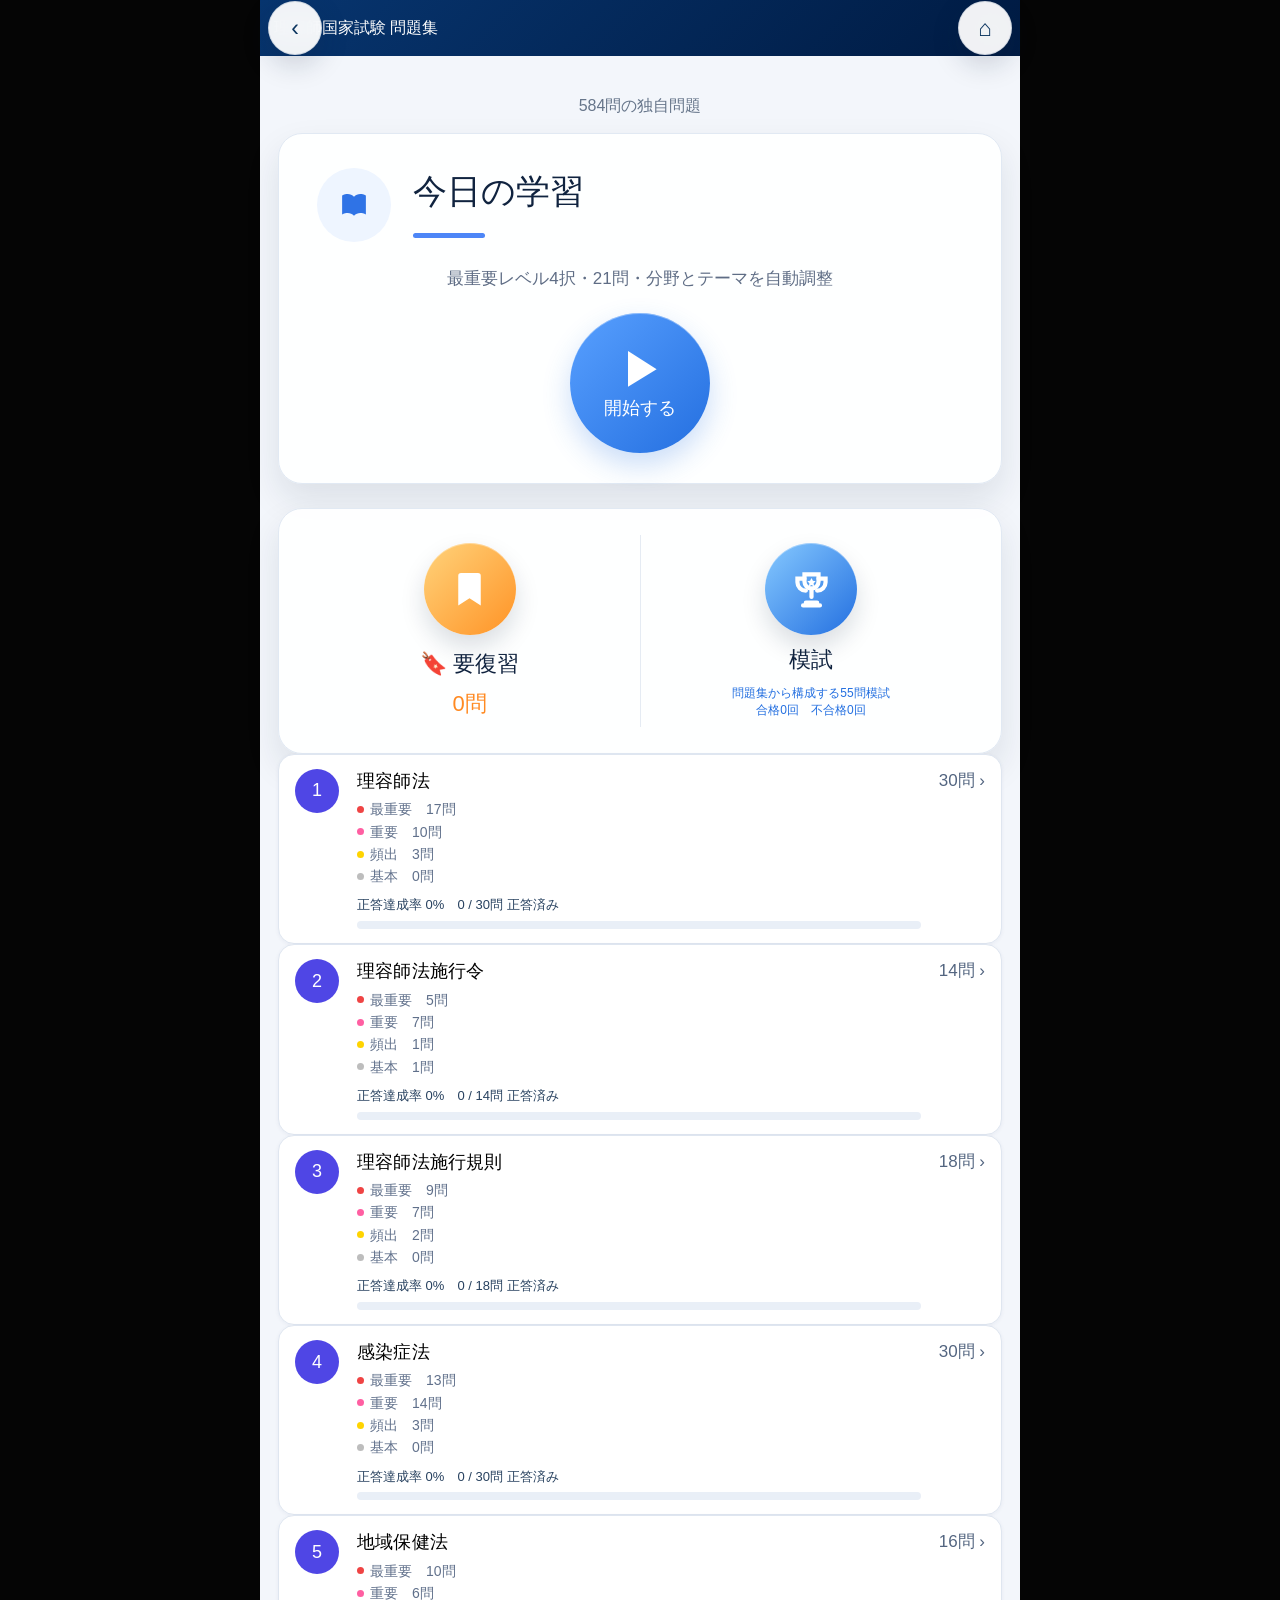
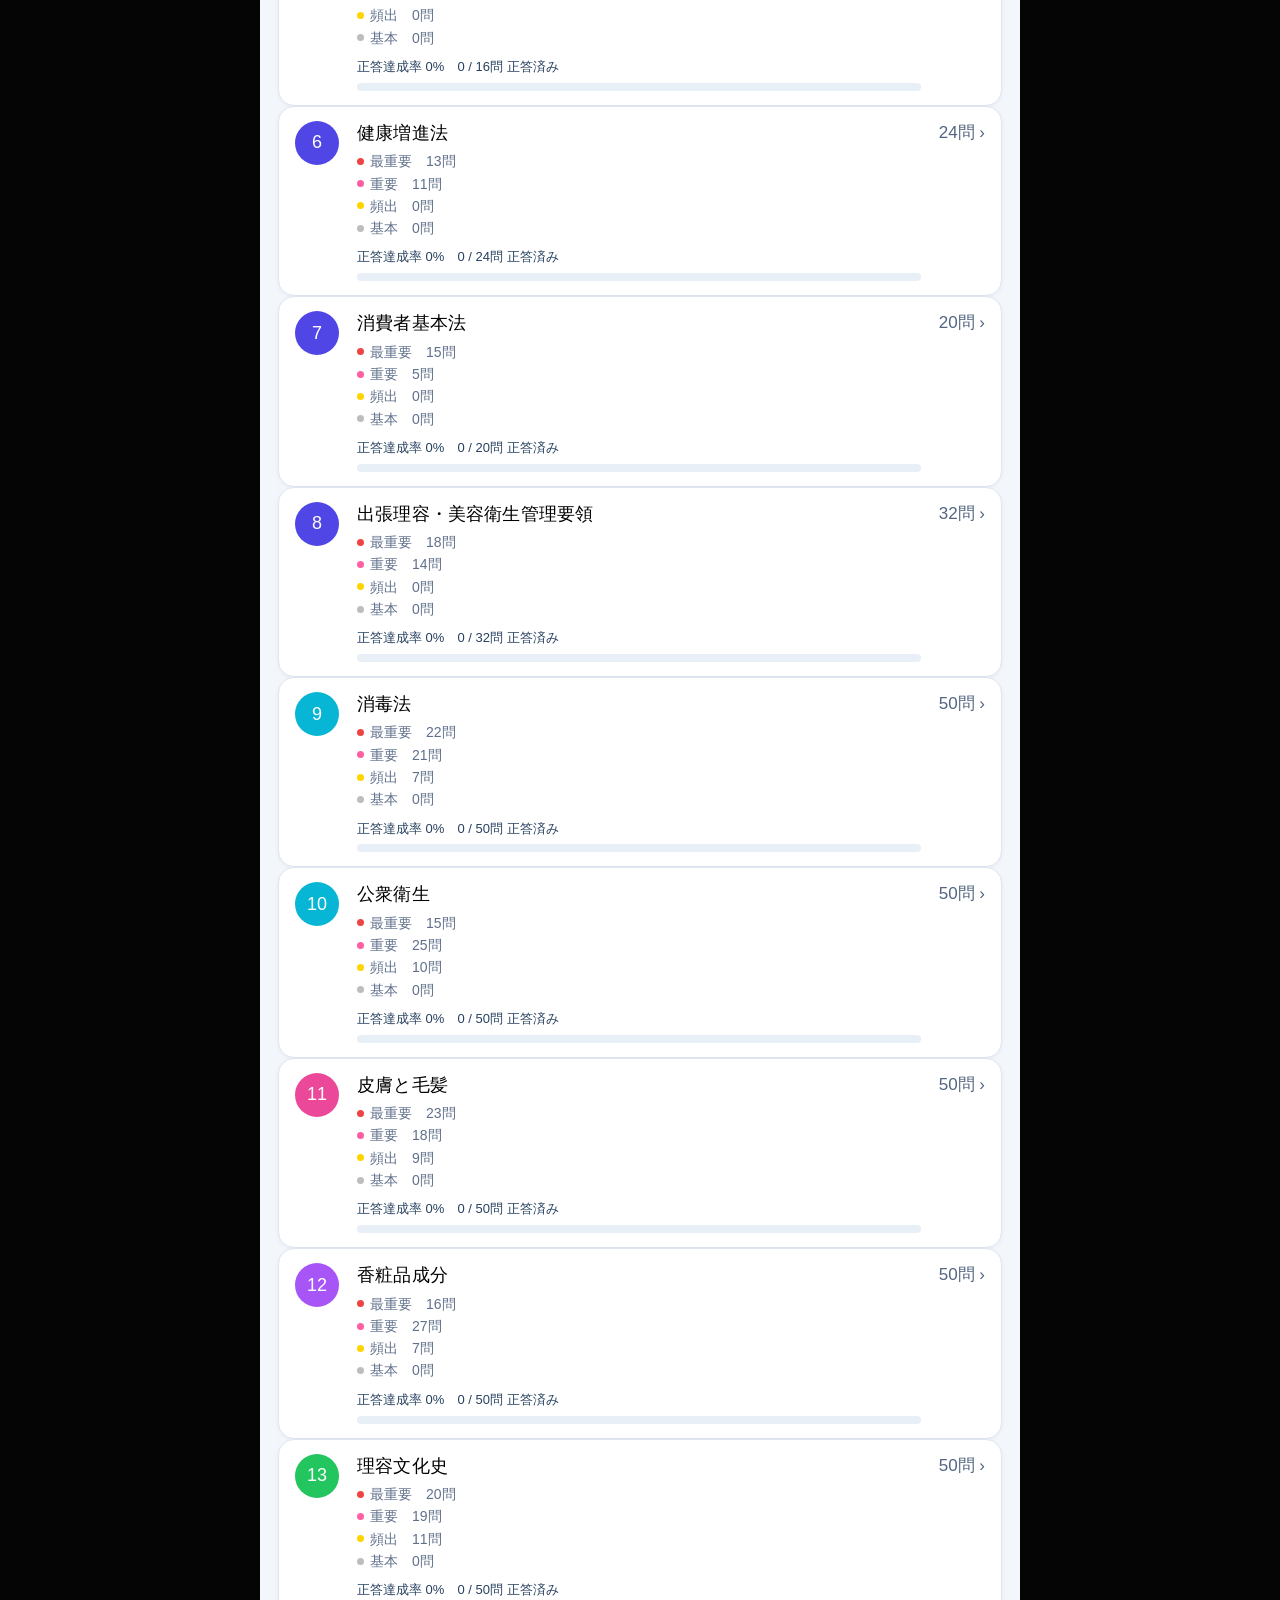
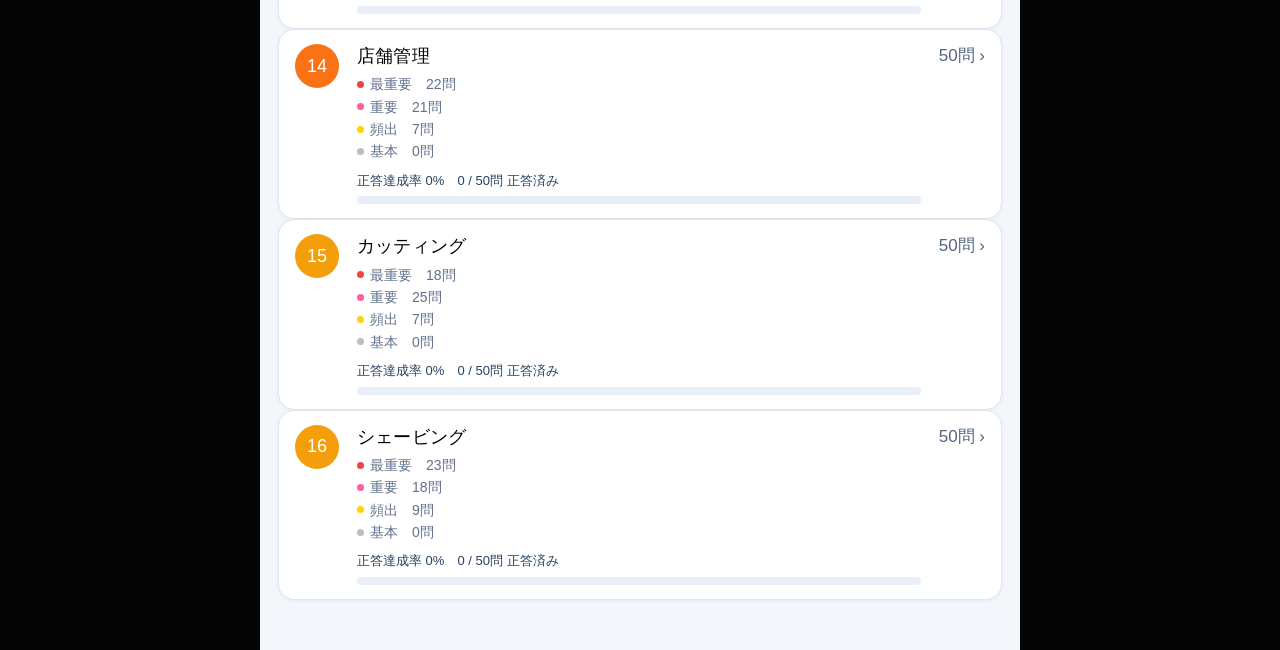
==== 分野別問題/index.html @ ee3f03d4 "Add files via upload" ====
<!doctype html>
<html lang="ja">
<head>
<meta charset="utf-8">
<meta name="viewport" content="width=device-width,initial-scale=1,viewport-fit=cover">
<title>理容師国家試験 問題集</title>
<link rel="manifest" href="manifest.webmanifest">
<link rel="stylesheet" href="style.css?v=2971">
</head>
<body>
<div id="app"></div>
<script src="data.js"></script>
<script src="app.js?v=2971"></script>
<script>
if ('serviceWorker' in navigator) { window.addEventListener('load',()=>navigator.serviceWorker.register('./sw.js').catch(()=>{})); }
</script>
<div class="floating-nav"><button id="problemBack" class="floating-back" type="button" onclick="appBack()" aria-label="戻る">‹</button><button class="floating-home" type="button" onclick="appHome()" aria-label="ホームへ戻る">⌂</button></div>
</body>
</html>
---- 分野別問題/style.css ----
:root{--navy:#062c63;--bg:#f3f6fb;--line:#dfe6f0;--text:#10233f;--muted:#60708b;--blue:#176cc5;--green:#25aa64;--orange:#ff7a00;--red:#ef4444}
*{box-sizing:border-box}body{margin:0;background:#050505;color:var(--text);font-family:-apple-system,BlinkMacSystemFont,"Hiragino Sans","Yu Gothic",sans-serif;font-weight:400}button,input{font:inherit}main{max-width:760px;min-height:100vh;margin:0 auto;background:var(--bg);padding-bottom:22px}.top{height:72px;background:linear-gradient(90deg,#05265a,#09336d);color:white;display:flex;align-items:center;gap:14px;padding:0 22px}.top h1{font-size:20px;font-weight:400;margin:0;flex:1}.top button{border:0;background:transparent;color:white;font-size:32px;padding:4px 6px}.content{padding:22px 18px 28px}h2{font-size:22px;font-weight:400;margin:0 0 18px}.list{display:grid;gap:14px}.law{width:100%;border:1px solid var(--line);background:#fff;border-radius:16px;min-height:82px;padding:14px 16px;display:flex;align-items:center;gap:18px;text-align:left;box-shadow:0 1px 4px rgba(6,44,99,.05)}.law .num{width:44px;height:44px;border-radius:10px;background:var(--blue);color:white;display:grid;place-items:center;font-size:22px;flex:0 0 auto}.law .grow{flex:1;min-width:0}.law .grow>span{font-size:18px;font-weight:400;display:block;white-space:nowrap;overflow:hidden;text-overflow:ellipsis}.law small{display:block;color:var(--muted);font-size:16px;margin-top:6px;line-height:1.35}.imp{color:#536580;font-size:17px;white-space:nowrap}.progress{margin-top:24px;border:1px solid var(--line);border-radius:18px;background:white;padding:22px;box-shadow:0 1px 4px rgba(6,44,99,.05)}.progress-body{display:grid;grid-template-columns:190px 1fr;gap:24px;align-items:center}.ring{width:154px;height:154px;border-radius:50%;background:conic-gradient(var(--blue) calc(var(--p)*1%),#e8edf4 0);display:grid;place-items:center;position:relative}.ring:before{content:"";position:absolute;inset:18px;border-radius:50%;background:white}.ring span,.ring small{position:relative}.ring span{font-size:34px}.ring small{font-size:13px;color:var(--muted);margin-top:54px}.progress-list{display:grid}.progress-list button{background:white;border:0;border-bottom:1px solid var(--line);padding:14px 0;display:flex;justify-content:space-between;color:var(--text);text-align:left}.progress-list button:last-child{border-bottom:0}.bottom{position:fixed;left:50%;bottom:0;transform:translateX(-50%);width:min(760px,100%);height:78px;background:white;border-top:1px solid var(--line);display:grid;grid-template-columns:repeat(5,1fr);z-index:5}.bottom button{border:0;background:white;color:#4d5f7a;display:flex;flex-direction:column;align-items:center;justify-content:center;gap:4px;font-size:27px}.bottom span{font-size:12px}.bottom .on{color:var(--blue)}.qcard{background:white;border:1px solid var(--line);border-radius:18px;padding:20px;margin-bottom:16px}.qmeta{display:flex;justify-content:space-between;gap:12px;color:var(--muted);font-size:14px}.qtext{font-size:20px;line-height:1.75;margin:24px 0}.choice{width:100%;background:white;border:1px solid var(--line);border-radius:14px;margin:10px 0;padding:16px;display:flex;gap:14px;text-align:left;line-height:1.6}.choice.sel{background:#f0edff;border-color:#8b76e8}.choice.ok{background:#ebfff3;border-color:#22aa60}.choice.ng{background:#fff1f1;border-color:#ef4444}.primary,.actions button{width:100%;border:0;border-radius:12px;background:linear-gradient(90deg,#5f42d9,#6c3bd1);color:white;padding:16px;margin-top:16px}.answer h2{color:#16a34a}.answer hr{border:0;border-top:1px solid var(--line)}.point{background:#fff8e7;border:1px solid #ffe0a6;border-radius:14px;padding:16px;line-height:1.7}.actions{display:grid;grid-template-columns:1fr 1fr;gap:12px}.actions button:first-child,.danger{background:white;color:var(--red);border:1px solid #ffb4b4}.empty{background:white;border:1px solid var(--line);border-radius:16px;padding:28px;color:var(--muted);text-align:center}.search{width:100%;border:1px solid var(--line);border-radius:14px;background:white;padding:16px;margin-bottom:18px}.score{font-size:48px;margin:0}.subject-row{background:white;border:1px solid var(--line);border-radius:14px;padding:16px;margin:10px 0;display:flex;justify-content:space-between}@media(max-width:560px){main{max-width:none}.top{height:64px;padding:0 16px}.top h1{font-size:18px}.content{padding:18px 12px}.law{min-height:78px;padding:12px 14px;gap:14px}.law .num{width:42px;height:42px}.law .grow>span{font-size:17px}.imp{font-size:15px}.progress-body{grid-template-columns:1fr}.ring{margin:0 auto}.progress-list button{font-size:16px}.bottom{height:74px}.qtext{font-size:18px}.actions{grid-template-columns:1fr}}
.today{background:#fff;border:1px solid var(--line);border-radius:18px;padding:18px;margin-bottom:22px;display:grid;grid-template-columns:1fr auto;gap:12px;align-items:center}.today h2{grid-column:1/-1;margin-bottom:0}.today b{display:block;font-size:20px;font-weight:400}.today small{display:block;color:var(--muted);margin-top:6px}.today button{border:0;border-radius:12px;background:linear-gradient(90deg,#5f42d9,#6c3bd1);color:white;padding:12px 22px}.ring em{position:relative;font-style:normal;font-size:13px;color:var(--muted);margin-top:-4px}.subject-row small{display:block;color:var(--muted);font-size:13px;margin-top:5px}.subject-row{width:100%;text-align:left;border:1px solid var(--line);background:#fff}.answer h2{color:#10233f}
@media(max-width:560px){.today{grid-template-columns:1fr}.today button{width:100%}}
.hero{background:linear-gradient(135deg,#fff,#eef4ff);border:1px solid var(--line);border-radius:20px;padding:20px;margin-bottom:16px}.hero p{color:var(--muted);line-height:1.7}.hero button,.dash{border:0;border-radius:14px;background:linear-gradient(90deg,#5f42d9,#6c3bd1);color:white;padding:14px 22px}.grid2{display:grid;grid-template-columns:1fr 1fr;gap:12px;margin-bottom:20px}.dash{text-align:left;min-height:82px}.dash b{display:block;font-size:16px;font-weight:400}.dash span{display:block;font-size:28px;margin-top:6px}.resultTop{position:sticky;top:0;z-index:8;margin:0 auto;width:min(760px,100%);display:flex;align-items:center;gap:12px;padding:14px 18px;color:white;font-size:22px;box-shadow:0 4px 12px rgba(0,0,0,.18)}.resultTop.ok{background:#16a34a}.resultTop.ng{background:#dc2626}.resultTop span{font-size:15px;line-height:1.4}.questionContent{padding-top:16px}.fixedNext{position:fixed;left:50%;bottom:0;transform:translateX(-50%);z-index:10;width:min(760px,100%);background:rgba(255,255,255,.96);border-top:1px solid var(--line);padding:10px 14px}.fixedNext button{width:100%;border:0;border-radius:13px;background:linear-gradient(90deg,#5f42d9,#6c3bd1);color:white;padding:15px;font-size:18px}.fixedNext button.nextBtn{background:var(--green)}.answer details{margin-top:16px}.answer summary{cursor:pointer;background:#eef4ff;border-radius:12px;padding:14px}.memo{background:#f7fbff;border:1px solid #dbeafe;border-radius:14px;padding:14px;margin-top:14px;line-height:1.75}.compare{display:grid;gap:8px;background:white;border:1px solid var(--line);border-radius:12px;padding:12px}.hint,.muted{color:var(--muted)}.tabs,.chips{display:flex;gap:8px;overflow:auto;margin-bottom:12px}.tabs button,.chips button{white-space:nowrap;border:1px solid var(--line);background:white;border-radius:999px;padding:9px 12px}.rank{display:flex;justify-content:space-between;border-bottom:1px solid var(--line);padding:10px 0}.rank:last-child{border-bottom:0}.primary.light{background:white;color:var(--blue);border:1px solid var(--line)}.choice.ok{font-weight:400}.choice.ng{font-weight:400}.subject-row{gap:10px}.subject-row span:first-child{min-width:0}.danger{width:100%;border-radius:12px;padding:14px;margin-top:12px}@media(max-width:560px){.grid2{grid-template-columns:1fr}.resultTop{font-size:20px}.fixedNext{bottom:0}.qcard{padding:16px}.choice{padding:14px}.hero button{width:100%}}
/* v05 layout adjustments */
.top-spacer{width:44px;height:44px;display:block;flex:0 0 auto}.bottom{grid-template-columns:repeat(4,1fr)}
.grid2{grid-template-columns:1fr 1fr}.dash{min-height:112px;border-radius:999px;text-align:center;display:flex;flex-direction:column;align-items:center;justify-content:center;padding:14px;color:#fff;box-shadow:0 6px 14px rgba(6,44,99,.12)}.dash b{font-size:15px}.dash span{font-size:24px}.dash:nth-child(1){background:linear-gradient(135deg,#2563eb,#38bdf8)}.dash:nth-child(2){background:linear-gradient(135deg,#dc2626,#fb7185)}.dash:nth-child(3){background:linear-gradient(135deg,#7c3aed,#c084fc)}.dash:nth-child(4){background:linear-gradient(135deg,#059669,#34d399)}.law .num{border-radius:50%;font-size:18px}.law small{font-size:14px}.law .grow>span{letter-spacing:.01em}
@media(max-width:560px){.grid2{grid-template-columns:1fr 1fr;gap:10px}.dash{min-height:94px;border-radius:999px;padding:10px}.dash b{font-size:14px}.dash span{font-size:21px}.top-spacer{width:40px}.law{gap:12px}.law .num{width:40px;height:40px;font-size:17px}.law small{font-size:13px}.imp{font-size:14px}}

b,strong{font-weight:400}


/* v11 今日の学習ページ */
.today-page{padding-top:24px}.study-hero{background:rgba(255,255,255,.96);border:1px solid #e1e9f3;border-radius:24px;box-shadow:0 16px 34px rgba(16,35,63,.10);padding:34px 38px 30px;margin-bottom:24px}.study-title{display:flex;align-items:center;gap:22px}.study-icon{width:74px;height:74px;border-radius:50%;display:grid;place-items:center;background:#eef5ff;color:#2f73e6}.study-icon svg{width:38px;height:38px;fill:currentColor}.study-title h2{font-size:34px;line-height:1.15;margin:0;color:#10233f}.study-title i{display:block;width:72px;height:5px;border-radius:999px;background:#4d86f7;margin-top:22px}.study-sub{font-size:17px;color:#5f6d85;line-height:1.35;white-space:nowrap;overflow:hidden;text-overflow:ellipsis;text-align:center;margin:26px 0 22px}.start-circle{width:140px;height:140px;border:0;border-radius:50%;background:linear-gradient(135deg,#58a0ff,#246fe0);color:#fff;display:grid;place-items:center;align-content:center;gap:7px;margin:0 auto;box-shadow:0 12px 28px rgba(37,111,224,.24),inset 0 1px 0 rgba(255,255,255,.35)}.start-circle span{font-size:44px;line-height:1;transform:translateX(3px)}.start-circle small{font-size:18px;line-height:1}.summary-panel{background:rgba(255,255,255,.96);border:1px solid #e1e9f3;border-radius:24px;box-shadow:0 16px 34px rgba(16,35,63,.10);padding:26px 20px;display:grid;grid-template-columns:repeat(4,1fr)}.summary-item{border:0;background:transparent;display:grid;justify-items:center;gap:12px;color:#10233f;border-left:1px solid #e5ebf3;padding:8px 14px}.summary-item:first-child{border-left:0}.summary-icon{width:92px;height:92px;border-radius:50%;display:grid;place-items:center;color:#fff;box-shadow:0 12px 24px rgba(16,35,63,.15),inset 0 1px 0 rgba(255,255,255,.35)}.summary-icon svg{width:45px;height:45px;fill:currentColor}.summary-item span:nth-child(2){font-size:22px;line-height:1.2;text-align:center}.summary-item em{font-style:normal;font-size:30px;line-height:1}.sm-green .summary-icon{background:linear-gradient(135deg,#8ce9b9,#12aa70)}.sm-green em{color:#25aa64}.sm-orange .summary-icon{background:linear-gradient(135deg,#ffd37b,#ff9326)}.sm-orange em{color:#ff8a22}.sm-blue .summary-icon{background:linear-gradient(135deg,#86c9ff,#236fe0)}.sm-blue em{color:#236fe0}.sm-violet .summary-icon{background:linear-gradient(135deg,#bf91ff,#7a55d8)}.sm-violet em{color:#7a55d8}@media(max-width:560px){.today-page{padding-top:18px}.study-hero{padding:24px 20px;border-radius:22px}.study-title{gap:14px}.study-icon{width:58px;height:58px}.study-icon svg{width:30px;height:30px}.study-title h2{font-size:28px}.study-title i{width:54px;height:4px;margin-top:14px}.study-sub{font-size:13px;margin:20px 0 18px}.start-circle{width:112px;height:112px}.start-circle span{font-size:34px}.start-circle small{font-size:15px}.summary-panel{grid-template-columns:repeat(4,1fr);padding:18px 6px;border-radius:22px}.summary-item{padding:4px 5px;gap:8px}.summary-icon{width:62px;height:62px}.summary-icon svg{width:31px;height:31px}.summary-item span:nth-child(2){font-size:13px}.summary-item em{font-size:23px}}

.rank-lines{display:inline-flex;flex-direction:column;gap:2px;line-height:1.45;font-weight:400}
.rank-lines span{font-weight:400;white-space:nowrap}


/* 共通：フローティングホームボタン */
.floating-home{
  position:fixed;
  left:calc(16px + env(safe-area-inset-left));
  bottom:calc(18px + env(safe-area-inset-bottom));
  z-index:9999;
  min-width:54px;
  height:54px;
  padding:0 16px;
  border-radius:999px;
  display:flex;
  align-items:center;
  justify-content:center;
  gap:6px;
  background:rgba(255,255,255,.94);
  color:#0b355f;
  border:1px solid rgba(13,52,99,.14);
  box-shadow:0 10px 28px rgba(16,35,63,.18);
  text-decoration:none;
  font-size:23px;
  line-height:1;
  backdrop-filter:blur(10px);
  -webkit-backdrop-filter:blur(10px);
}
.floating-home:active{transform:scale(.96)}
.floating-home .home-label{font-size:13px;color:#27415f;letter-spacing:.01em}
@media(max-width:560px){
  .floating-home{left:14px;bottom:calc(14px + env(safe-area-inset-bottom));height:52px;min-width:52px;padding:0 14px;font-size:22px}
  .floating-home .home-label{display:none}
}
/* 太字を使わない */
b,strong{font-weight:400!important}

.material-link{display:block;text-align:center;text-decoration:none;margin-top:12px}
.rank-lines{display:inline-flex;flex-direction:column;align-items:flex-start;gap:2px;line-height:1.45}
.rank-lines span{display:block;white-space:nowrap}
.rank-dot{display:inline-block;width:7px;height:7px;border-radius:999px;margin-right:6px;vertical-align:1px;flex:0 0 auto}
.dot-red{background:#ef4444}
.dot-pink{background:#ff5fa2}
.dot-yellow{background:#ffd400}
.dot-gray{background:#bdbdbd}
.rank-lines span{display:flex;align-items:center}


.material-confirm-link{display:block;margin-top:16px;text-align:center;text-decoration:none;border:1px solid #bfdbfe;background:linear-gradient(135deg,#eff6ff,#fff);color:#1d4ed8;border-radius:14px;padding:14px 16px;font-size:15px}
.qtext{white-space:pre-line}
.combo-statements{display:grid;gap:1em;margin-top:1em;white-space:normal}
.combo-statement{display:block}
.evidence-status{margin-top:12px;display:flex;justify-content:space-between;align-items:center;gap:12px;color:#7b8798;font-size:11px;line-height:1.5}


/* v2.2.0：戻る・ホームのフローティング操作 */
.floating-nav{position:fixed;left:calc(14px + env(safe-area-inset-left));bottom:calc(14px + env(safe-area-inset-bottom));z-index:9999;display:grid;gap:8px}
.floating-nav .floating-home,.floating-nav .floating-back{position:static;left:auto;bottom:auto;min-width:54px;height:54px;padding:0 14px;border-radius:999px;display:flex;align-items:center;justify-content:center;gap:6px;background:rgba(255,255,255,.94);color:#0b355f;border:1px solid rgba(13,52,99,.14);box-shadow:0 10px 28px rgba(16,35,63,.18);text-decoration:none;font-size:23px;line-height:1;backdrop-filter:blur(10px);-webkit-backdrop-filter:blur(10px)}
.floating-nav .floating-back{cursor:pointer}
.floating-nav [hidden]{display:none!important}
.floating-nav.with-fixed-next{bottom:calc(82px + env(safe-area-inset-bottom))}
.floating-nav .floating-home:active,.floating-nav .floating-back:active{transform:scale(.96)}
.floating-nav .home-label{font-size:13px;color:#27415f;letter-spacing:.01em}
@media(max-width:560px){.floating-nav .floating-home,.floating-nav .floating-back{width:52px;height:52px;min-width:52px;padding:0;font-size:22px}.floating-nav .home-label{display:none}}

/* v2.2.0：問題カードの重要度表示 */
.importance-badge{display:inline-flex;align-items:center;gap:6px;color:#536580;font-size:13px;line-height:1.25;white-space:nowrap}
.question-card{position:relative;overflow:hidden}
.question-card:before{content:"";position:absolute;left:0;top:0;bottom:0;width:5px;background:#94a3b8}
.question-card.imp-red:before{background:#e84b4b}.question-card.imp-orange:before{background:#f59e0b}.question-card.imp-green:before{background:#22c55e}

h1,h2,h3,h4,.law .grow>span,.qtext,.importance-badge{font-weight:400!important}


/* v2.9.2：カテゴリ別達成率バー・要復習 */
.v292-summary{grid-template-columns:repeat(2,1fr)}
.law-with-progress{align-items:flex-start}
.cat-progress{margin-top:10px;width:100%}
.cat-progress-line{display:flex;justify-content:space-between;gap:10px;align-items:center;color:#536580;font-size:13px;line-height:1.45}
.cat-progress-line em{font-style:normal;color:#27415f;white-space:nowrap}
.cat-progress-track{height:8px;border-radius:999px;background:#e9eff7;overflow:hidden;margin-top:6px}
.cat-progress-track i{display:block;height:100%;border-radius:999px;background:linear-gradient(90deg,#5f42d9,#60a5fa)}
@media(max-width:560px){.v292-summary{grid-template-columns:1fr 1fr}.cat-progress-line{display:block}.cat-progress-line em{display:block;margin-top:2px}}

/* v2.9.8：4択選択肢の文字色・文字サイズのみ調整 */
.choice{color:#000;font-size:20px}
@media(max-width:560px){.choice{font-size:18px}}


/* v2.9.10：問題集ページ上部を教材一覧ページ上部デザインに統一 */
.top{position:sticky;top:0;z-index:10;height:56px;background:linear-gradient(135deg,#07356f,#001b43);gap:8px;padding:0 14px}
.top h1{font-size:16px}
.top button{font-size:22px}
.top-spacer{width:36px;height:36px}
@media(max-width:560px){.top{height:56px;padding:0 14px}.top h1{font-size:16px}.top button{font-size:22px}.top-spacer{width:36px;height:36px}}

/* v2.9.11：問題集ページのタイトル左位置のみ調整 */
.top-spacer+h1{margin-left:-44px}

/* v2.9.14：問題画面の正誤表示・操作ボタン固定 */
.resultTop{position:fixed;top:56px;left:50%;transform:translateX(-50%);z-index:9}
.questionContent{padding-bottom:96px}
.questionContent.withResult{padding-top:72px}
@media(max-width:560px){.resultTop{top:56px}.questionContent{padding-bottom:96px}.questionContent.withResult{padding-top:72px}}

/* v2.9.19：模試カードの合格・不合格回数の文字サイズのみ調整 */
.sm-blue em{font-size:22px}
@media(max-width:560px){.sm-blue em{font-size:13px}}

/* v2.9.20：要復習カードの問題数文字サイズのみ調整 */
.sm-orange em{font-size:22px}
@media(max-width:560px){.sm-orange em{font-size:13px}}


/* 法令問題：解説下の根拠条文・試験ポイント */
.law-detail{margin-top:14px}
.law-detail h3{margin:14px 0 8px;font-size:1em;font-weight:normal}
.law-reference{margin-bottom:8px}
.law-source{white-space:normal;overflow-wrap:anywhere;line-height:1.75}
.law-detail ul{margin:6px 0 0;padding-left:1.4em}
.law-detail li{margin:4px 0}

/* v2.9.61：法令問題の条文要約を箇条書き表示 */
.law-summary-list{margin:10px 0 0;padding-left:1.4em}
.law-summary-list li{margin:6px 0;line-height:1.65}

/* v2.9.64：ポイント見出しのみ淡いオレンジのラベル表示 */
.answer .law-detail.memory-guide{display:block;background:transparent;border:0;border-radius:0;padding:0;margin:16px 0 0;line-height:1.75}
.answer .law-detail.memory-guide h3{display:block;width:100%;margin:0 0 8px;padding:14px;background:#fff1e6;border:1px solid #f3c39b;border-radius:12px;line-height:1.2}
.answer .law-detail.memory-guide ul{margin:6px 0 0;padding-left:1.4em}
.mock-category-results{display:grid;gap:0;margin-top:16px}.mock-category-results p{margin:0;padding:9px 0;border-bottom:1px solid #e3eaf3}.mock-fail-reasons{margin-top:16px;padding:14px;border:1px solid #f0cf91;border-radius:14px;background:#fff7e8}.mock-fail-reasons h3{margin:0 0 8px}.mock-fail-reasons ul{margin:0;padding-left:22px}
.review-matrix{display:grid;grid-template-columns:minmax(8em,auto) 1fr;gap:0;border:1px solid #d9e2ef;border-radius:12px;overflow:hidden}.review-matrix dt,.review-matrix dd{margin:0;padding:9px 10px;border-bottom:1px solid #e5ebf3}.review-matrix dt{font-weight:800;background:#f2f6fb}.review-matrix dd{background:#fff}.review-matrix dt:last-of-type,.review-matrix dd:last-of-type{border-bottom:0}@media(max-width:560px){.review-matrix{grid-template-columns:1fr}.review-matrix dt{border-bottom:0}.review-matrix dd{border-bottom:1px solid #e5ebf3}}
.problem-description{text-align:center;color:#66758a}.summary-item.sm-blue em{font-size:12px;line-height:1.4}

/* 「今日の10語」準拠：全問題表示経路の出題画面 */
.unified-question{background:#f6faff;color:#10233f;padding-bottom:calc(84px + env(safe-area-inset-bottom))}
.unified-question .top{background:#073d86}
.unified-question .questionContent{padding:14px 12px calc(110px + env(safe-area-inset-bottom))}
.unified-question .questionContent.withResult{padding-top:72px}
.unified-question .question-progress{height:7px;margin:0 0 12px;border-radius:0;background:#e7ebf2;overflow:hidden}
.unified-question .question-progress i{display:block;height:100%;background:#2580ed}
.unified-question .qcard{border:2px solid #2580ed;border-radius:24px;background:#f6faff;box-shadow:0 6px 16px rgba(16,35,63,.10);padding:18px 16px}
.unified-question .question-card:before{display:none}
.unified-question .qmeta{padding-right:2px;color:#66738a;font-size:14px;line-height:1.4}
.unified-question .qtext{margin:20px 0;font-size:18px;line-height:1.7;overflow-wrap:anywhere;word-break:normal}
.unified-question .choice{min-height:52px;margin:9px 0;border:1px solid #2580ed;border-radius:14px;background:linear-gradient(135deg,#3fa9f5 0%,#246de1 100%);padding:13px 14px;color:#fff;font-size:16px;line-height:1.55;overflow-wrap:anywhere;word-break:normal}
.unified-question .choice.sel{border-color:#2580ed;background:#edf6ff}
.unified-question .choice.ok{border-color:#24a86b;background:#eaf9f1;color:#10233f}
.unified-question .choice.ng{border-color:#dc5570;background:#fff0f3;color:#10233f}
.unified-question .answer{margin-bottom:0}
.unified-question .answer h2{font-size:18px;line-height:1.4}
.unified-question .answer details,.unified-question .answer p,.unified-question .answer li,.unified-question .memo{font-size:16px;line-height:1.7;overflow-wrap:anywhere}
.unified-question .fixedNext{padding:10px 12px calc(10px + env(safe-area-inset-bottom));border-top:1px solid #c9d8ee;background:#f6faff;box-shadow:0 -6px 18px rgba(16,35,63,.12)}
.unified-question .fixedNext button,.unified-question .fixedNext button.nextBtn{min-height:50px;border:1px solid #2580ed;border-radius:12px;background:linear-gradient(135deg,#3fa9f5 0%,#246de1 100%);font-size:16px}
.unified-question .bottom{display:none}
@media(max-width:560px){.unified-question .questionContent{padding-right:11px;padding-left:11px}.unified-question .qcard{padding:16px 14px}.unified-question .choice{font-size:16px}}

/* 上部ナビゲーション位置を全画面で統一 */
.floating-nav{top:0;right:0;bottom:auto;left:0;transform:none;width:min(760px,100%);height:56px;margin:0 auto;padding:1px calc(8px + env(safe-area-inset-right)) 1px calc(8px + env(safe-area-inset-left));display:grid;grid-template-columns:54px 1fr 54px;align-items:center;gap:0;pointer-events:none}
.floating-nav.with-fixed-next{bottom:auto}
.floating-nav .floating-back{grid-column:1}
.floating-nav .floating-home{grid-column:3}
.floating-nav .floating-home,.floating-nav .floating-back{pointer-events:auto}
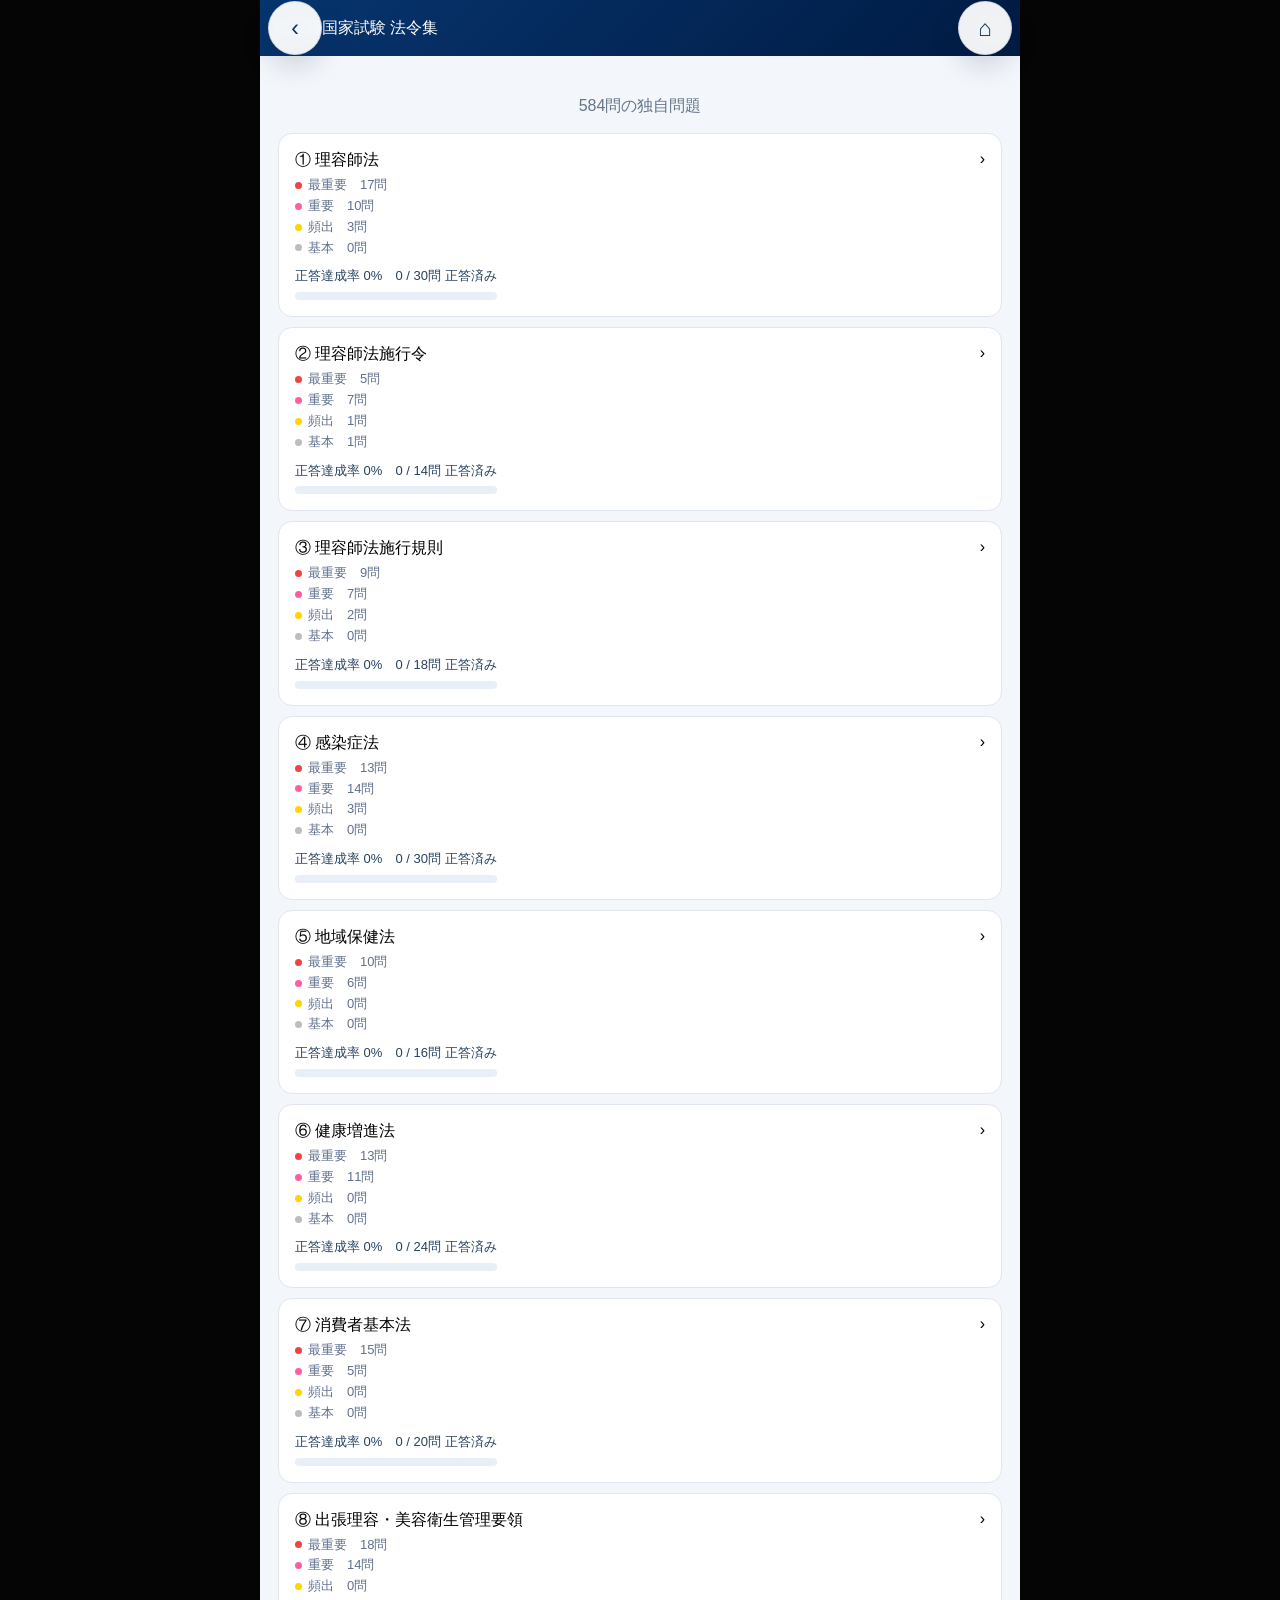
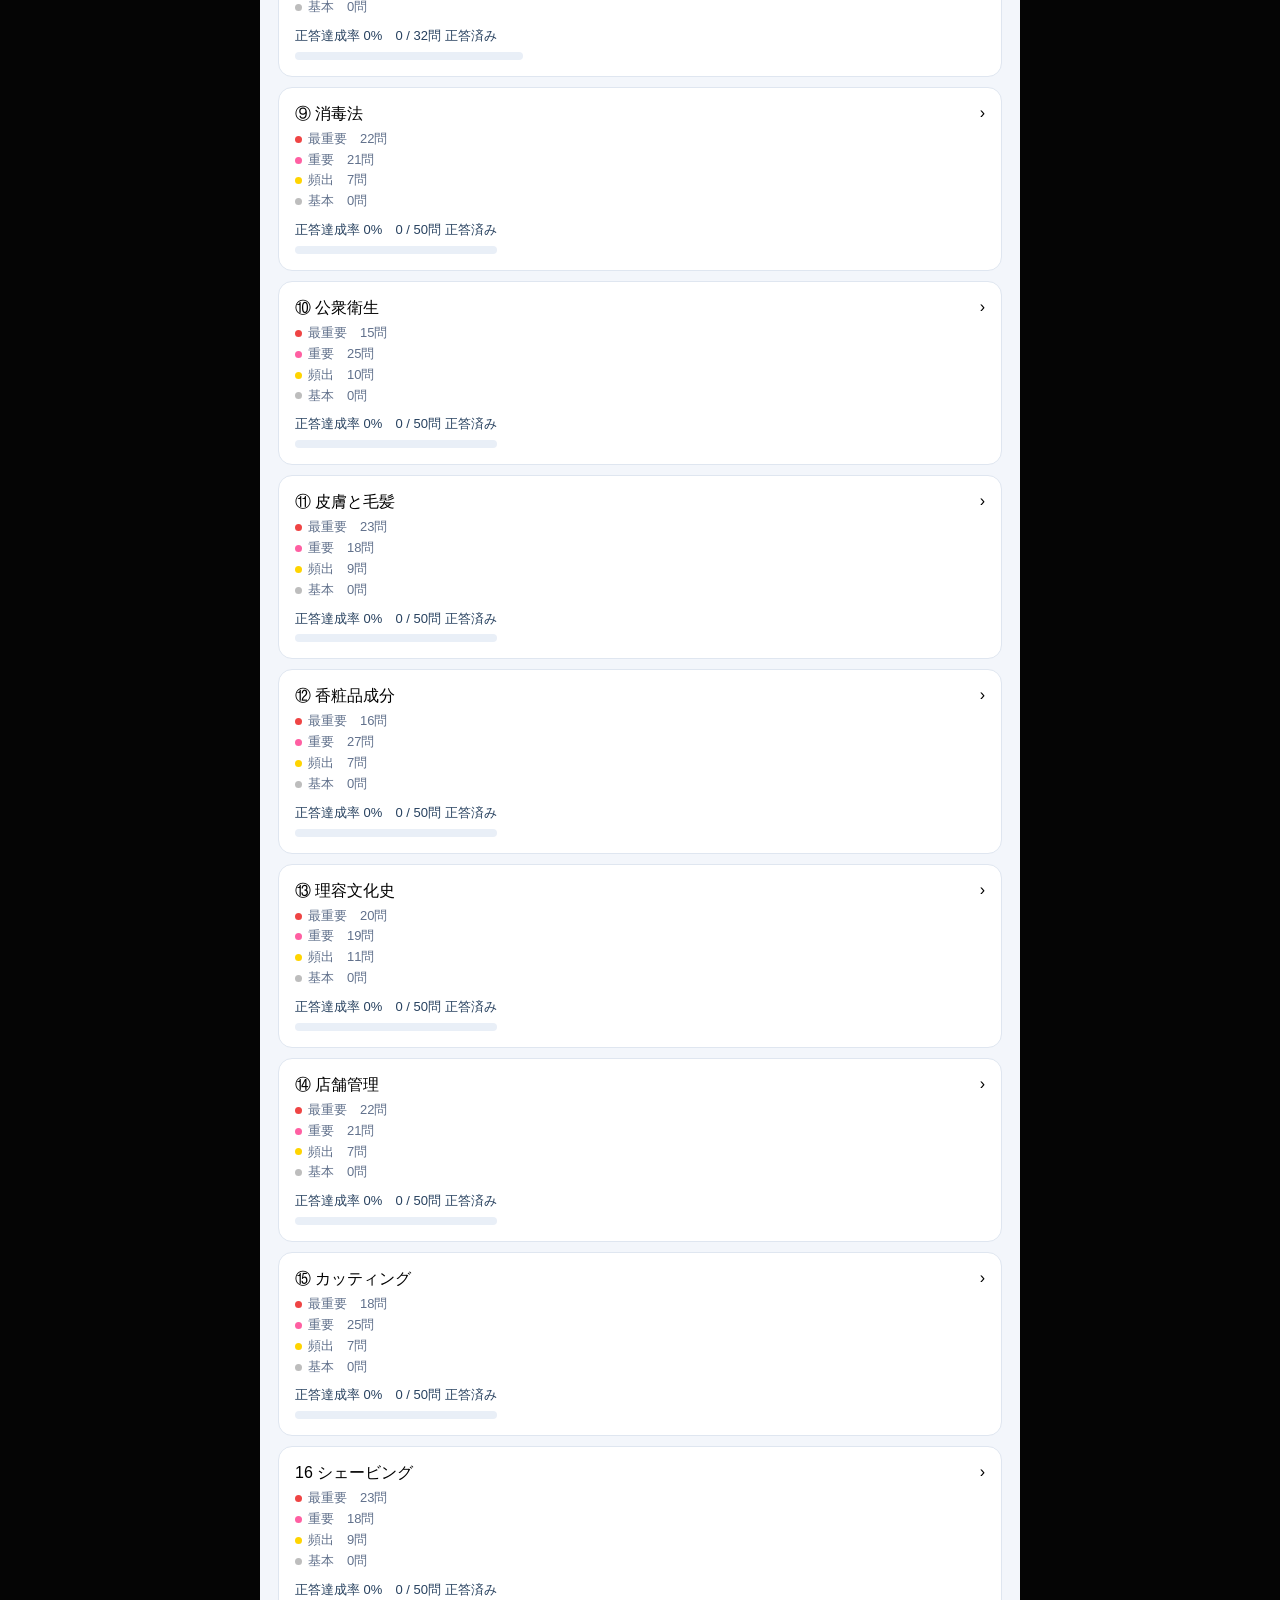
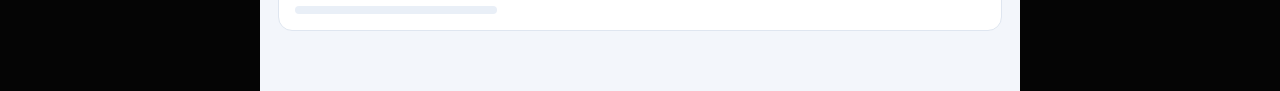
==== commit 1ebfa9bd: "Add files via upload" ====
--- a/分野別問題/index.html
+++ b/分野別問題/index.html
@@ -3,7 +3,7 @@
 <head>
 <meta charset="utf-8">
 <meta name="viewport" content="width=device-width,initial-scale=1,viewport-fit=cover">
-<title>理容師国家試験 問題集</title>
+<title>理容師国家試験 法令集</title>
 <link rel="manifest" href="manifest.webmanifest">
 <link rel="stylesheet" href="style.css?v=2971">
 </head>
--- a/分野別問題/style.css
+++ b/分野別問題/style.css
@@ -103,14 +103,14 @@
 @media(max-width:560px){.choice{font-size:18px}}
 
 
-/* v2.9.10：問題集ページ上部を教材一覧ページ上部デザインに統一 */
+/* v2.9.10：法令集ページ上部を教材一覧ページ上部デザインに統一 */
 .top{position:sticky;top:0;z-index:10;height:56px;background:linear-gradient(135deg,#07356f,#001b43);gap:8px;padding:0 14px}
 .top h1{font-size:16px}
 .top button{font-size:22px}
 .top-spacer{width:36px;height:36px}
 @media(max-width:560px){.top{height:56px;padding:0 14px}.top h1{font-size:16px}.top button{font-size:22px}.top-spacer{width:36px;height:36px}}
 
-/* v2.9.11：問題集ページのタイトル左位置のみ調整 */
+/* v2.9.11：法令集ページのタイトル左位置のみ調整 */
 .top-spacer+h1{margin-left:-44px}
 
 /* v2.9.14：問題画面の正誤表示・操作ボタン固定 */
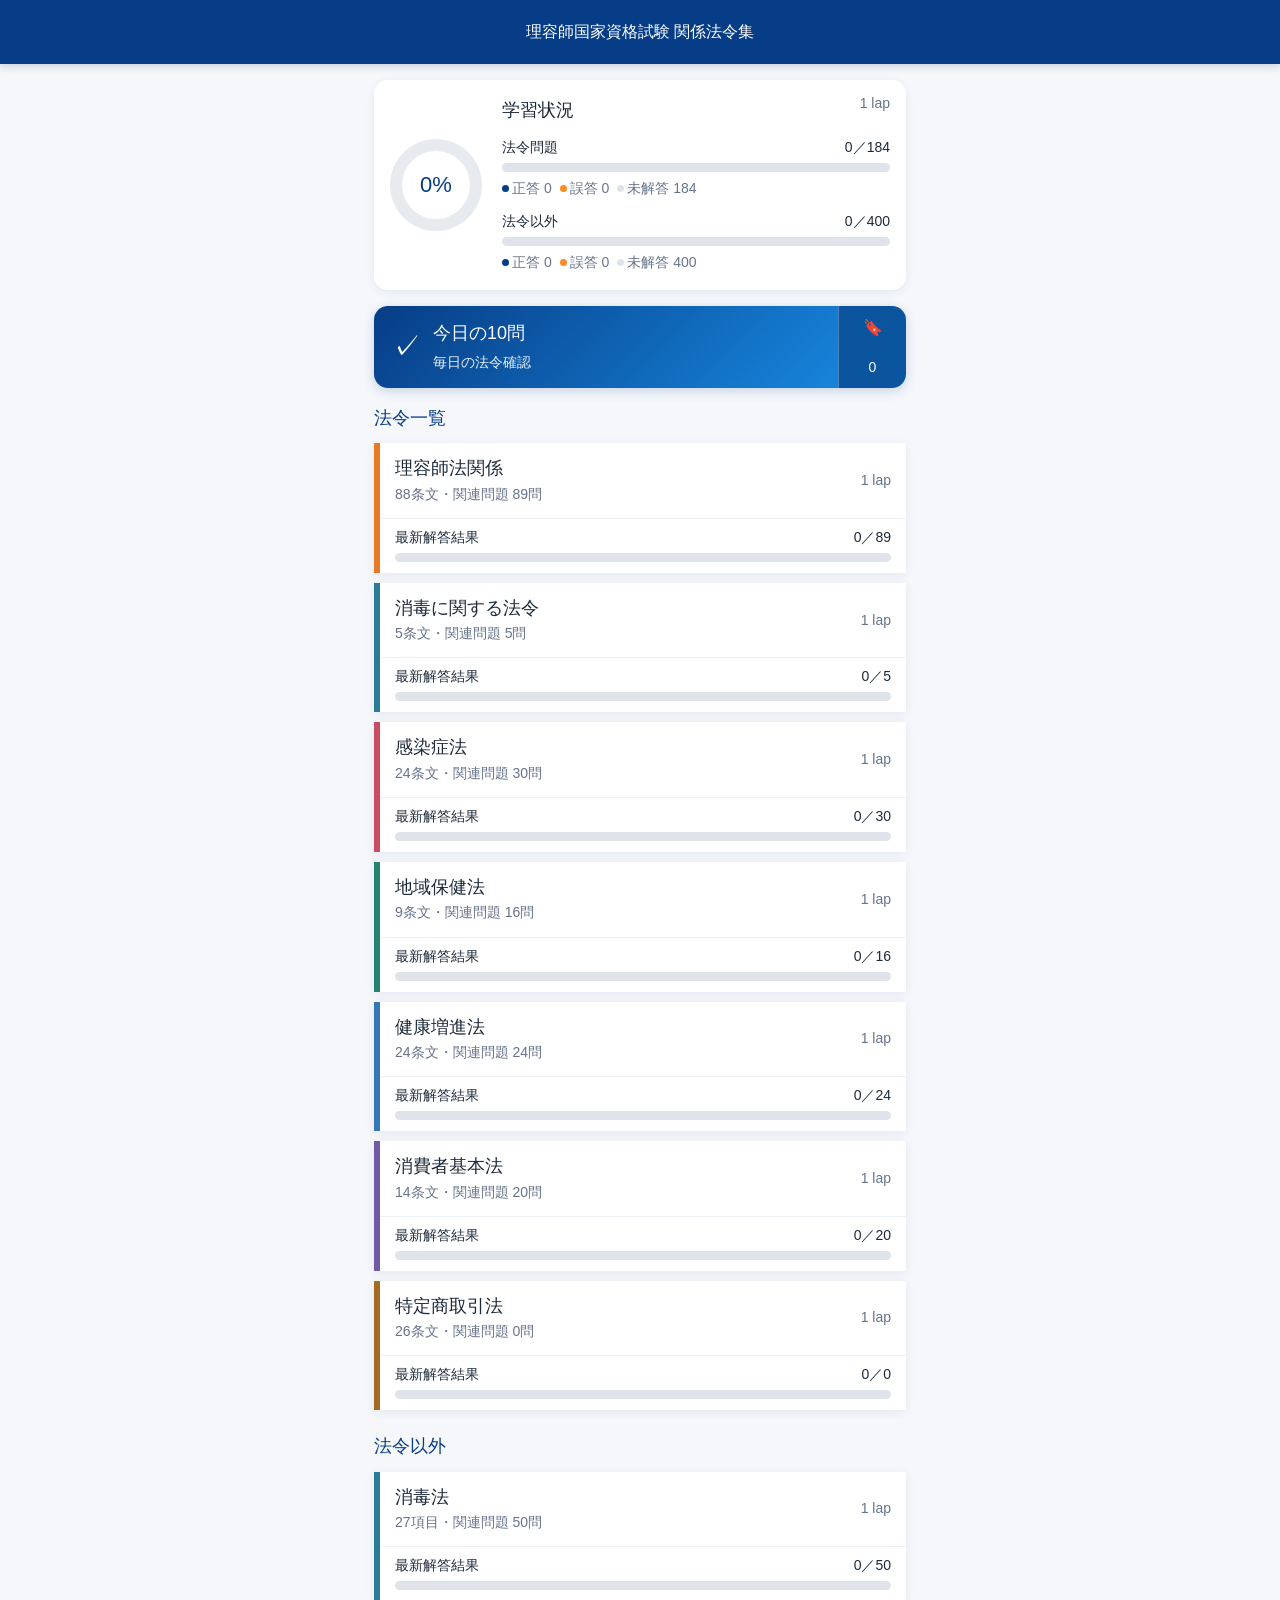
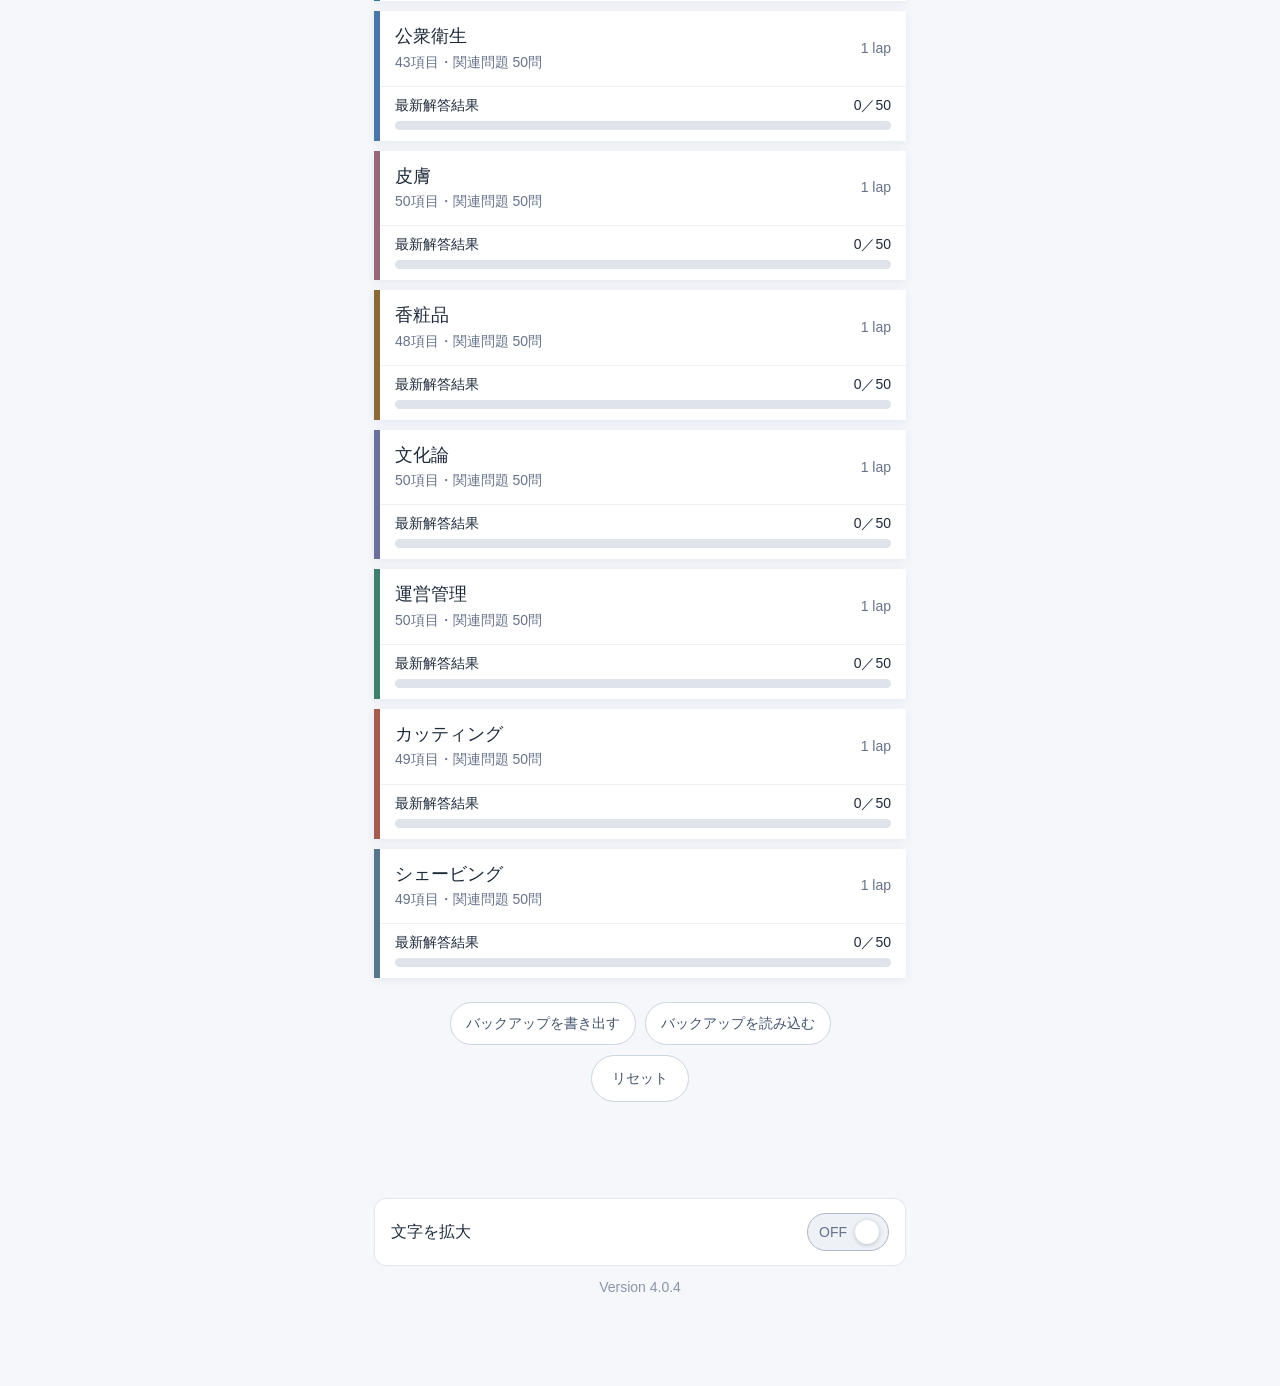
==== commit 24a7fe64: "Add files via upload" ====
--- a/分野別問題/index.html
+++ b/分野別問題/index.html
@@ -2,18 +2,13 @@
 <html lang="ja">
 <head>
 <meta charset="utf-8">
-<meta name="viewport" content="width=device-width,initial-scale=1,viewport-fit=cover">
-<title>理容師国家試験 法令集</title>
-<link rel="manifest" href="manifest.webmanifest">
-<link rel="stylesheet" href="style.css?v=2971">
+<meta name="viewport" content="width=device-width,initial-scale=1">
+<title>理容師国家資格試験 関係法令集</title>
+<script>
+location.replace('../index.html'+location.hash);
+</script>
 </head>
 <body>
-<div id="app"></div>
-<script src="data.js"></script>
-<script src="app.js?v=2971"></script>
-<script>
-if ('serviceWorker' in navigator) { window.addEventListener('load',()=>navigator.serviceWorker.register('./sw.js').catch(()=>{})); }
-</script>
-<div class="floating-nav"><button id="problemBack" class="floating-back" type="button" onclick="appBack()" aria-label="戻る">‹</button><button class="floating-home" type="button" onclick="appHome()" aria-label="ホームへ戻る">⌂</button></div>
+<p><a href="../index.html">関係法令集を開く</a></p>
 </body>
 </html>
